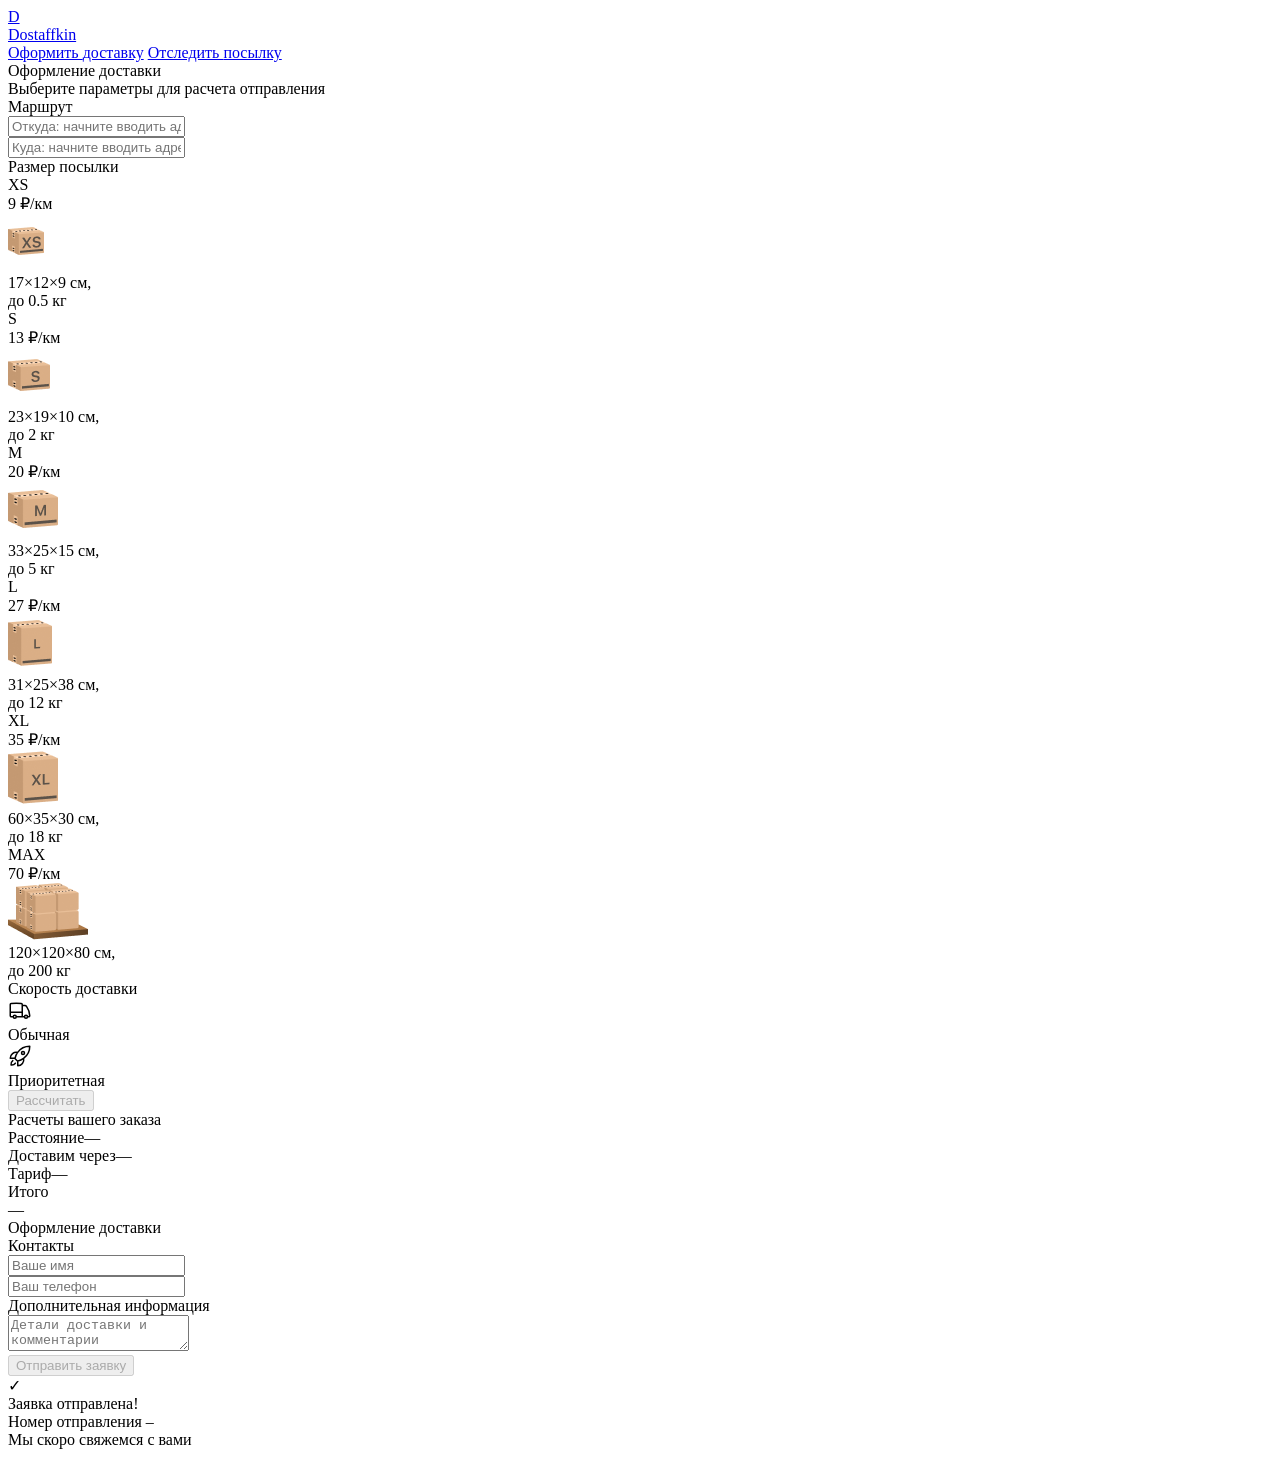
==== order.html @ 534dca48 "Add files via upload" ====
<!doctype html>
<html lang="ru">

<head>
    <meta charset="utf-8" />
    <meta name="viewport" content="width=device-width,initial-scale=1,maximum-scale=1,user-scalable=0" />
    <title>Оформление доставки</title>

    <link rel="stylesheet" href="styles/base.css" />
    <link rel="stylesheet" href="styles/base_adaptive.css" />

    <link rel="stylesheet" href="styles/order.css" />
    <link rel="stylesheet" href="styles/order_adaptive.css" />
</head>

<body>
    <div id="map"></div>

    <header class="header">
        <a class="header-brand" href="./index.html">
            <div class="header-logo">D</div>
            <div class="header-title">Dostaffkin</div>
        </a>
        <nav class="header-menu">
            <a class="header-link" href="#">Оформить <span>доставку</span></a>
            <a class="header-link" href="./track.html">Отследить <span>посылку</span></a>
        </nav>
    </header>

    <aside class="main" id="sidebar">
        <div class="main-header">
            <div class="main-title">Оформление доставки</div>
            <div class="main-text">Выберите параметры для расчета отправления</div>
        </div>
        <div class="main-content">
            <div class="main-route">
                <div class="main-block-title">Маршрут</div>
                <div class="main-fields">
                    <div class="main-field" id="fromField">
                        <div class="main-pin"></div>
                        <input id="from" placeholder="Откуда: начните вводить адрес" autocomplete="off" />
                        <div class="main-ac" id="fromAc" role="listbox" aria-label="Подсказки адресов"></div>
                    </div>

                    <div class="main-field" id="toField">
                        <div class="main-pin"></div>
                        <input id="to" placeholder="Куда: начните вводить адрес" autocomplete="off" />
                        <div class="main-ac" id="toAc" role="listbox" aria-label="Подсказки адресов"></div>
                    </div>
                </div>
            </div>
            <div class="main-package">
                <div class="main-block-title">Размер посылки</div>

                <div class="main-sizes">
                    <div class="main-size-card is-active" data-value="xs">
                        <div class="main-size-top">
                            <div class="main-size-label">XS</div>
                            <div class="main-size-rate">9 ₽/км</div>
                        </div>
                        <div class="main-size-media">
                            <img src="images/sizes/xs.png" alt="Короб XS" />
                        </div>
                        <div class="main-size-description">17×12×9 см,<br>до 0.5 кг</div>
                    </div>

                    <div class="main-size-card" data-value="s">
                        <div class="main-size-top">
                            <div class="main-size-label">S</div>
                            <div class="main-size-rate">13 ₽/км</div>
                        </div>
                        <div class="main-size-media">
                            <img src="images/sizes/s.png" alt="Короб S" />
                        </div>
                        <div class="main-size-description">23×19×10 см,<br>до 2 кг</div>
                    </div>

                    <div class="main-size-card" data-value="m">
                        <div class="main-size-top">
                            <div class="main-size-label">M</div>
                            <div class="main-size-rate">20 ₽/км</div>
                        </div>
                        <div class="main-size-media">
                            <img src="images/sizes/m.png" alt="Короб M" />
                        </div>
                        <div class="main-size-description">33×25×15 см,<br>до 5 кг</div>
                    </div>

                    <div class="main-size-card" data-value="l">
                        <div class="main-size-top">
                            <div class="main-size-label">L</div>
                            <div class="main-size-rate">27 ₽/км</div>
                        </div>
                        <div class="main-size-media">
                            <img src="images/sizes/l.png" alt="Короб L" />
                        </div>
                        <div class="main-size-description">31×25×38 см,<br>до 12 кг</div>
                    </div>

                    <div class="main-size-card" data-value="xl">
                        <div class="main-size-top">
                            <div class="main-size-label">XL</div>
                            <div class="main-size-rate">35 ₽/км</div>
                        </div>
                        <div class="main-size-media">
                            <img src="images/sizes/xl.png" alt="Короб XL" />
                        </div>
                        <div class="main-size-description">60×35×30 см,<br>до 18 кг</div>
                    </div>

                    <div class="main-size-card" data-value="max">
                        <div class="main-size-top">
                            <div class="main-size-label">MAX</div>
                            <div class="main-size-rate">70 ₽/км</div>
                        </div>
                        <div class="main-size-media main-size-media-palleta">
                            <img src="images/sizes/max.png" alt="Паллета" />
                        </div>
                        <div class="main-size-description">120×120×80 см,<br>до 200 кг</div>
                    </div>
                </div>
            </div>
            <div class="main-speed">
                <div class="main-block-title">Скорость доставки</div>

                <div class="main-speeds">
                    <div class="main-speed-card is-active" data-value="regular">
                        <img class="main-speed-media" src="images/icons/regular.svg" alt="Regular" />
                        <div class="main-speed-description">Обычная</div>
                    </div>
                    <div class="main-speed-card" data-value="fast">
                        <img class="main-speed-media" src="images/icons/fast.svg" alt="Fast" />
                        <div class="main-speed-description">Приоритетная</div>
                    </div>

                </div>
            </div>
            <div class="main-calculate-block">
                <button id="calc" class="button calculate-button" type="button" disabled>Рассчитать</button>
            </div>
            <div class="main-result" id="result">
                <div class="main-result-title">Расчеты вашего заказа</div>
                <div class="main-result-lines">
                    <div class="main-result-line"><span>Расстояние</span><span id="distanceValue">—</span></div>
                    <div class="main-result-line"><span>Доставим через</span><span id="durationValue">—</span></div>
                    <div class="main-result-line"><span>Тариф</span><span id="rateValue">—</span></div>
                </div>
                <div class="main-price">
                    <div class="main-price-label">Итого</div>
                    <div class="main-price-value" id="totalValue">—</div>
                </div>
            </div>
            <div class="main-order-box">
                <div class="main-order-form" id="orderForm">
                    <div class="main-order-title">Оформление доставки</div>
                    <div class="main-block-info-row">
                        <div class="main-block-title">Контакты</div>
                        <div class="order-fields">
                            <div class="main-field">
                                <input id="customerName" placeholder="Ваше имя" autocomplete="off" />
                            </div>
                            <div class="main-field">
                                <input id="customerPhone" placeholder="Ваш телефон" autocomplete="off"
                                    inputmode="tel" />
                            </div>
                        </div>
                    </div>
                    <div class="main-block-info-row extra-info">
                        <div class="main-block-title">Дополнительная информация</div>
                        <div class="main-field textarea">
                            <textarea id="comment" placeholder="Детали доставки и комментарии"></textarea>
                        </div>
                    </div>
                    <button id="submit" class="button main-submit-request" type="button" disabled>Отправить
                        заявку
                    </button>
                </div>

                <div class="main-order-success" id="orderSuccess">
                    <div class="main-success-icon">✓</div>
                    <div class="main-success-title">Заявка отправлена!</div>
                    <div class="main-success-title">Номер отправления – <span id="orderId"></span></div>
                    <div class="main-success-subtitle">Мы скоро свяжемся с вами</div>
                </div>
            </div>
        </div>


    </aside>

</body>

</html>
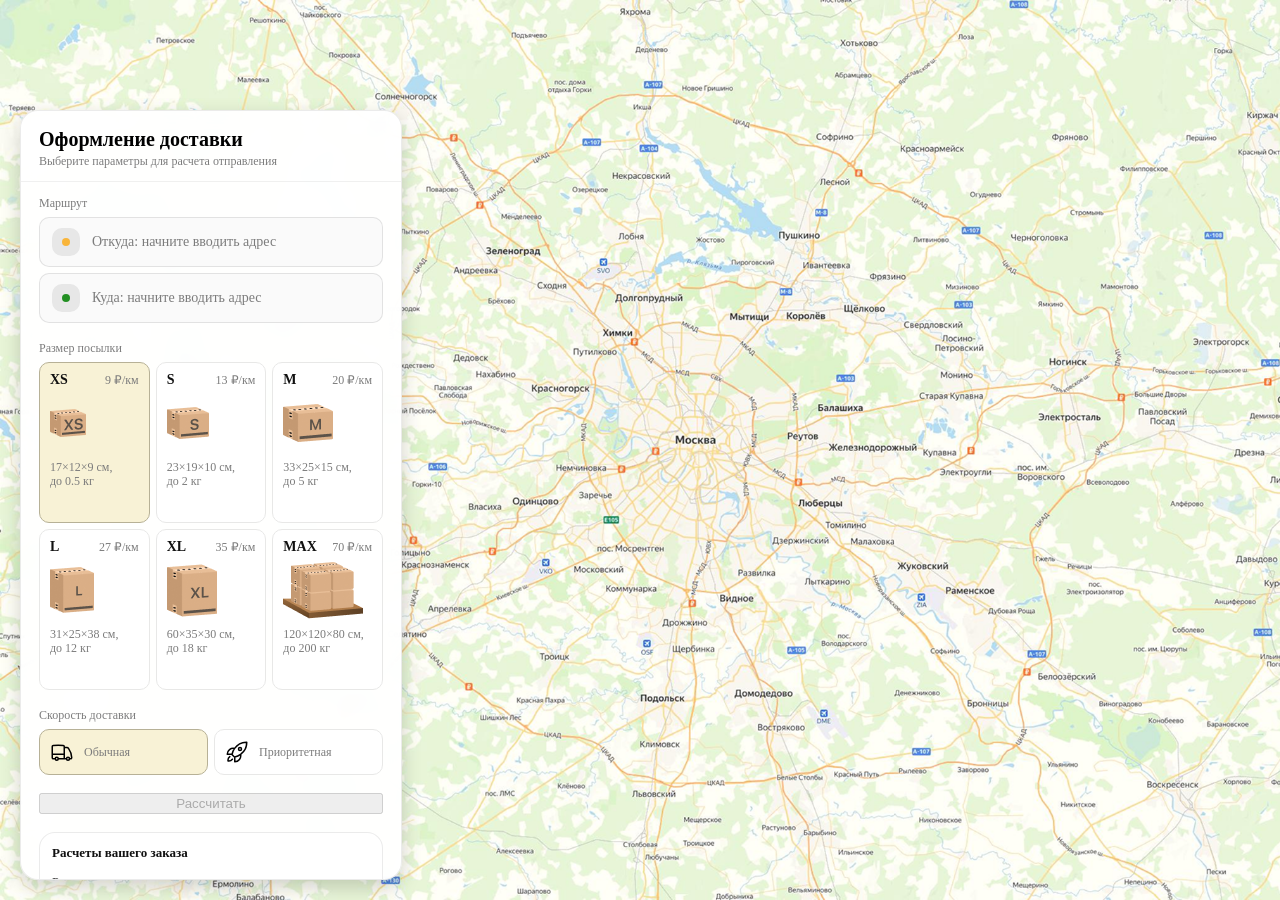
==== commit a5051cfb: "Update order.html" ====
--- a/order.html
+++ b/order.html
@@ -9,8 +9,8 @@
     <link rel="stylesheet" href="styles/base.css" />
     <link rel="stylesheet" href="styles/base_adaptive.css" />
 
-    <link rel="stylesheet" href="styles/order.css" />
-    <link rel="stylesheet" href="styles/order_adaptive.css" />
+    <link rel="stylesheet" href="Styles/order.css" />
+    <link rel="stylesheet" href="Styles/order_adaptive.css" />
 </head>
 
 <body>
@@ -190,4 +190,4 @@
 
 </body>
 
-</html>+</html>
--- a/Styles/order.css
+++ b/Styles/order.css
@@ -0,0 +1,353 @@
+#map {
+    background-image: url("../images/order-bg.png");
+    background-size: cover;
+    position: fixed;
+    inset: 0;
+}
+
+.main {
+    border-radius: 18px;
+    box-shadow: 0 7px 20px 0 #0000002E;
+    backdrop-filter: blur(10px);
+    background: rgba(255, 255, 255, 0.96);
+    left: 20px;
+    border: 1px solid rgba(0, 0, 0, 0.08);
+    position: fixed;
+    top: 110px;
+    bottom: 20px;
+    width: 380px;
+    display: flex;
+    flex-direction: column;
+    overflow: hidden;
+    z-index: 5;
+}
+
+.main-header {
+    padding: 18px 18px 12px 18px;
+    border-bottom: 1px solid rgba(0, 0, 0, 0.06);
+    display: flex;
+    flex-direction: column;
+}
+
+.main-title {
+    font-size: 20px;
+    line-height: 100%;
+    font-weight: bold;
+}
+
+.main-text {
+    font-size: 12px;
+    margin-top: 5px;
+    color: #7C7C7C;
+}
+
+.main-content {
+    padding: 14px 18px 18px 18px;
+    overflow: auto;
+    scrollbar-width: none;
+    display: flex;
+    flex-direction: column;
+    gap: 18px;
+    flex: 1;
+}
+
+.main-block-title {
+    font-size: 12px;
+    color: #7C7C7C;
+}
+
+.main-route .main-block-title,
+.main-package .main-block-title {
+    margin-bottom: 6px;
+}
+
+.main-field {
+    display: flex;
+    align-items: center;
+    margin-top: 6px;
+    gap: 10px;
+    border: 1px solid #1111111A;
+    background: #FAFAFA;
+    border-radius: 10px;
+    padding: 10px 12px;
+    position: relative;
+    box-sizing: border-box;
+    height: 50px;
+}
+
+.main-field.textarea {
+    height: auto;
+}
+
+.main-pin {
+    width: 28px;
+    height: 28px;
+    border-radius: 10px;
+    background: rgba(17, 17, 17, 0.08);
+    display: grid;
+    place-items: center;
+    flex: 0 0 auto;
+    position: relative;
+}
+
+.main-pin::before {
+    content: "";
+    width: 8px;
+    height: 8px;
+    border-radius: 999px;
+    background: orange;
+    opacity: .75;
+    display: block;
+}
+
+.main-field:last-child .main-pin::before {
+    background: green;
+    opacity: .85;
+}
+
+input, textarea {
+    width: 100%;
+    border: 0;
+    outline: none;
+    background: transparent;
+    font-size: 14px;
+    color: #111111;
+    font-family: inherit;
+}
+
+textarea {
+    resize: vertical;
+    min-height: 72px;
+    padding: 2px 0;
+}
+
+input::placeholder, textarea::placeholder {
+    color: #7C7C7C;
+}
+
+.main-field:focus-within {
+    border-color: rgba(0, 0, 0, 0.20);
+    box-shadow: 0 0 0 4px rgba(255, 204, 0, 0.35);
+    background: rgba(255, 255, 255, 0.75);
+}
+
+.main-sizes {
+    display: grid;
+    gap: 6px;
+    grid-template-columns: repeat(3, 1fr);
+}
+
+.main-size-card {
+    border: 1px solid #E8E8E7;
+    background: #FFFFFF;
+    border-radius: 10px;
+    padding: 10px;
+    cursor: pointer;
+    user-select: none;
+    transition: transform .08s ease, border-color .12s ease, background .12s ease;
+    min-height: 139px;
+}
+
+.main-size-card:hover {
+    transform: translateY(-1px);
+}
+
+.main-size-card.is-active {
+    background-color: #F8F2D6;
+    border-color: #B7B196;
+}
+
+.main-size-top {
+    display: flex;
+    align-items: center;
+    justify-content: space-between;
+}
+
+.main-size-label {
+    font-weight: bold;
+    font-size: 14px;
+    color: #111111;
+    line-height: 100%;
+}
+
+.main-size-rate {
+    font-size: 12px;
+    color: #7C7C7C;
+    line-height: 100%;
+}
+
+.main-size-media {
+    margin-top: 8px;
+    height: 57px;
+}
+
+.main-size-description {
+    margin-top: 8px;
+    font-size: 12px;
+    color: #7C7C7C;
+    line-height: 1.2;
+}
+
+.calculate-button {
+    width: 100%;
+}
+
+.main-result {
+    border: 1px solid rgba(0, 0, 0, 0.08);
+    background: rgba(255, 255, 255, 0.75);
+    border-radius: 16px;
+    padding: 12px;
+    line-height: 1.25;
+}
+
+.main-result-title {
+    font-weight: bold;
+    font-size: 13px;
+    color: #111111;
+    margin-bottom: 13px;
+}
+
+.main-result-lines {
+    gap: 8px;
+    display: flex;
+    flex-direction: column;
+}
+
+.main-result-line {
+    font-size: 13px;
+    color: rgba(17, 17, 17, 0.85);
+    display: flex;
+    justify-content: space-between;
+}
+
+.main-price {
+    margin-top: 18px;
+    padding-top: 10px;
+    border-top: 1px dashed rgba(0, 0, 0, 0.12);
+    display: flex;
+    align-items: baseline;
+    justify-content: space-between;
+}
+
+.main-price-label {
+    font-size: 12px;
+    color: rgba(17, 17, 17, 0.55);
+}
+
+.main-price-value {
+    font-size: 20px;
+    font-weight: bold;
+    color: #111111;
+    letter-spacing: -0.3px;
+}
+
+.main-order-box {
+    background: #ffffff;
+    border: 1px solid #E8E8E7;
+    border-radius: 10px;
+    padding: 12px;
+}
+
+.main-order-title {
+    margin-bottom: 8px;
+    font-weight: bold;
+    font-size: 14px;
+    color: #111111;
+}
+
+.main-block-info {
+    display: flex;
+    flex-direction: column;
+    gap: 6px;
+}
+
+.order-fields {
+    display: grid;
+    grid-template-columns: 1fr 1fr;
+    column-gap: 10px;
+    margin-top: 6px;
+}
+
+.main-block-info-row.extra-info {
+    display: block;
+    margin-top: 13px;
+}
+
+.main-submit-request {
+    width: 100%;
+    margin-top: 6px;
+}
+
+.main-order-success {
+    display: none;
+    text-align: center;
+    padding: 22px 12px;
+    gap: 12px;
+}
+
+.main-order-success.is-visible {
+    display: flex;
+    flex-direction: column;
+    align-items: center;
+}
+
+.main-success-icon {
+    width: 56px;
+    height: 56px;
+    border-radius: 50%;
+    background: #16a34a;
+    color: #ffffff;
+    display: grid;
+    place-items: center;
+    font-size: 30px;
+}
+
+.main-success-title {
+    font-size: 14px;
+    font-weight: bold;
+    color: #111111;
+}
+
+.main-success-subtitle {
+    font-size: 12px;
+    color: rgba(17, 17, 17, 0.55);
+    line-height: 1.3;
+}
+
+.main-speed .main-block-title {
+    margin-bottom: 6px;
+}
+
+.main-speeds {
+    display: grid;
+    gap: 6px;
+    grid-template-columns: repeat(2, 1fr);
+}
+
+.main-speed-card {
+    border: 1px solid #E8E8E7;
+    background: #FFFFFF;
+    border-radius: 10px;
+    padding: 10px;
+    cursor: pointer;
+    user-select: none;
+    transition: transform .08s ease, border-color .12s ease, background .12s ease;
+    display: flex;
+    align-items: center;
+    gap: 10px;
+}
+
+.main-speed-card:hover {
+    transform: translateY(-1px);
+}
+
+.main-speed-card.is-active {
+    background-color: #F8F2D6;
+    border-color: #B7B196;
+}
+
+.main-speed-description {
+    font-size: 12px;
+    color: #7C7C7C;
+    line-height: 1.2;
+}
--- a/Styles/order_adaptive.css
+++ b/Styles/order_adaptive.css
@@ -0,0 +1,16 @@
+@media (max-width: 767px) {
+    .main {
+        left: 10px;
+        right: 10px;
+        top: 50%;
+        bottom: 12px;
+        width: auto;
+        max-width: none;
+    }
+}
+
+@media (max-width: 420px) {
+    .main-sizes {
+        grid-template-columns: repeat(2, 1fr);
+    }
+}
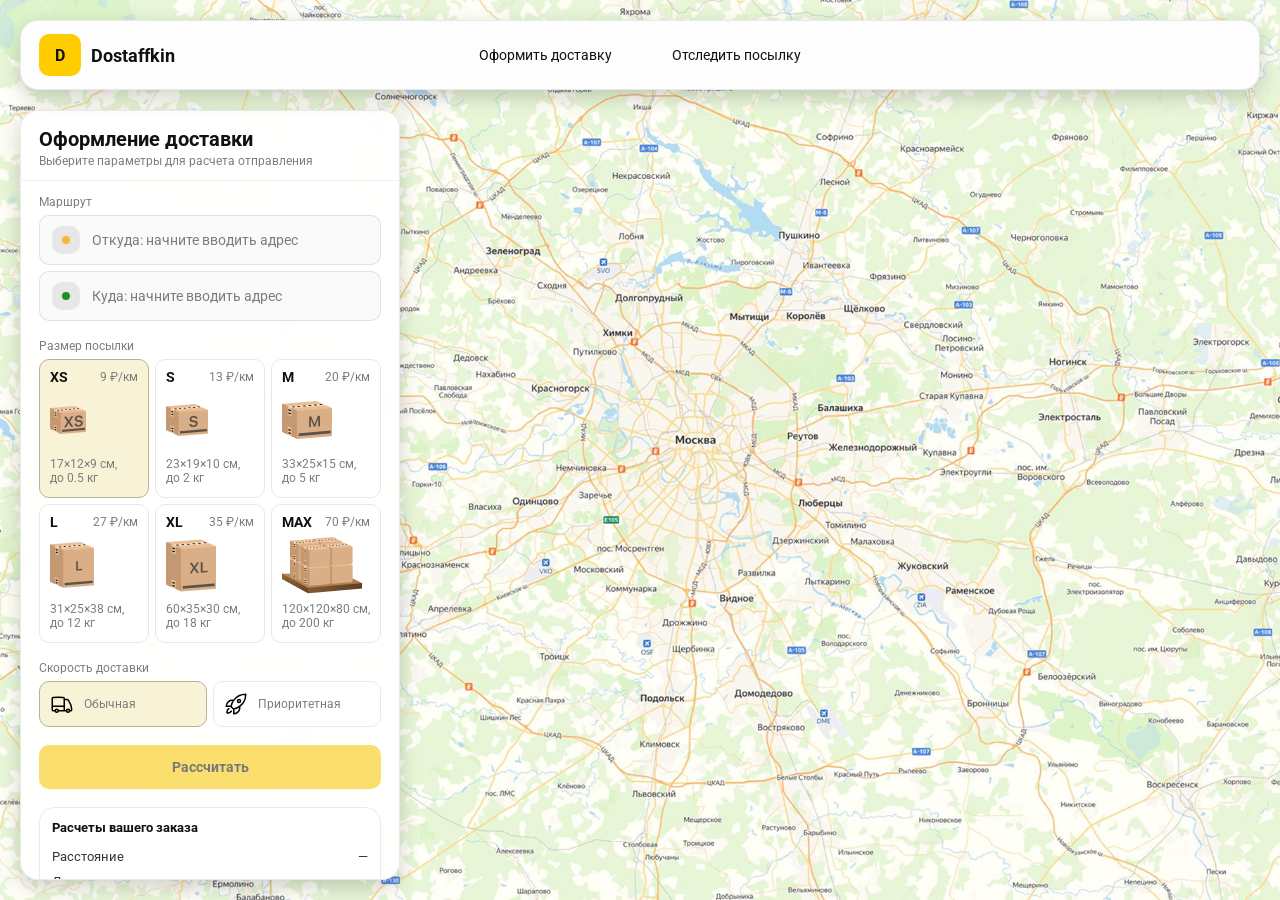
==== commit 90617e24: "Update order.html" ====
--- a/order.html
+++ b/order.html
@@ -6,8 +6,8 @@
     <meta name="viewport" content="width=device-width,initial-scale=1,maximum-scale=1,user-scalable=0" />
     <title>Оформление доставки</title>
 
-    <link rel="stylesheet" href="styles/base.css" />
-    <link rel="stylesheet" href="styles/base_adaptive.css" />
+    <link rel="stylesheet" href="Styles/base.css" />
+    <link rel="stylesheet" href="Styles/base_adaptive.css" />
 
     <link rel="stylesheet" href="Styles/order.css" />
     <link rel="stylesheet" href="Styles/order_adaptive.css" />
--- a/Styles/base.css
+++ b/Styles/base.css
@@ -0,0 +1,123 @@
+*, *::before, *::after {
+    box-sizing: border-box;
+}
+
+@font-face {
+    font-family: "Roboto";
+    src: url("../fonts/Roboto-Regular.ttf");
+    font-weight: normal;
+}
+
+@font-face {
+    font-family: "Roboto";
+    src: url("../fonts/Roboto-Bold.ttf");
+    font-weight: bold;
+}
+
+@font-face {
+    font-family: "Roboto";
+    src: url("../fonts/Roboto-Medium.ttf");
+    font-weight: 500;
+}
+
+html, body {
+    margin: 0;
+    color: #111111;
+    font-family: "Roboto", sans-serif;
+}
+
+body {
+    background: #FDFDFD;
+}
+.header{
+    border-radius: 18px;
+    box-shadow: 0 7px 20px 0 #0000002E;
+    background: #FDFDFD;
+    left: 20px;
+    border: 1px solid rgba(0, 0, 0, 0.08);
+    position: fixed;
+    right: 20px;
+    top: 20px;
+    padding: 14px 18px;
+    height: 70px;
+    display: flex;
+    align-items: center;
+    z-index: 6;
+}
+
+.header-brand {
+    display: flex;
+    align-items: center;
+    text-decoration: none;
+    gap: 10px;
+}
+
+.header-logo {
+    width: 42px;
+    height: 42px;
+    border-radius: 10px;
+    background: #FFCC00;
+    display: grid;
+    place-items: center;
+    font-weight: bold;
+    color: #111;
+}
+
+.header-title {
+    font-size: 18px;
+    font-weight: bold;
+    color: #111111;
+    text-decoration: none;
+}
+
+.header-menu {
+    display: flex;
+    align-items: center;
+    gap: 60px;
+    margin: 0;
+    position: absolute;
+    left: 50%;
+    transform: translateX(-50%);
+}
+
+.header-link {
+    font-size: 14px;
+    color: #111111;
+    text-decoration: none;
+}
+
+.button {
+    border: 0;
+    outline: none;
+    height: 44px;
+    border-radius: 10px;
+    font-size: 14px;
+    font-weight: bold;
+    cursor: pointer;
+    font-family: inherit;
+    transition: transform .08s ease, opacity .12s ease;
+    background: #dc6133;
+    color: #111111;
+    text-align: center;
+    text-decoration: none;
+}
+
+.button:hover {
+    background-color: #E5BC19;
+}
+
+.button:disabled {
+    cursor: not-allowed;
+    background-color: #FADE6E;
+    color: #787878;
+    transform: none;
+}
+
+.button.button-white {
+    background: #ffffff;
+    border: 1px solid #111111;
+}
+
+.button.button-white:hover {
+    background: rgb(241 241 241);
+}
--- a/Styles/base_adaptive.css
+++ b/Styles/base_adaptive.css
@@ -0,0 +1,32 @@
+@media (max-width: 767px) {
+    .header {
+        left: 10px;
+        right: 10px;
+        top: 10px;
+    }
+
+    .header-link span {
+        display: none;
+    }
+
+    .header-menu {
+        gap: 20px;
+        justify-content: flex-start;
+        margin: 0 0 0 30px;
+        position: static;
+        transform: none;
+    }
+}
+
+@media (max-width: 420px) {
+    .header-title {
+        display: none;
+    }
+}
+
+@media (max-width: 374px) {
+    .header-menu {
+        gap: 10px;
+        margin: 0 0 0 10px;
+    }
+}
